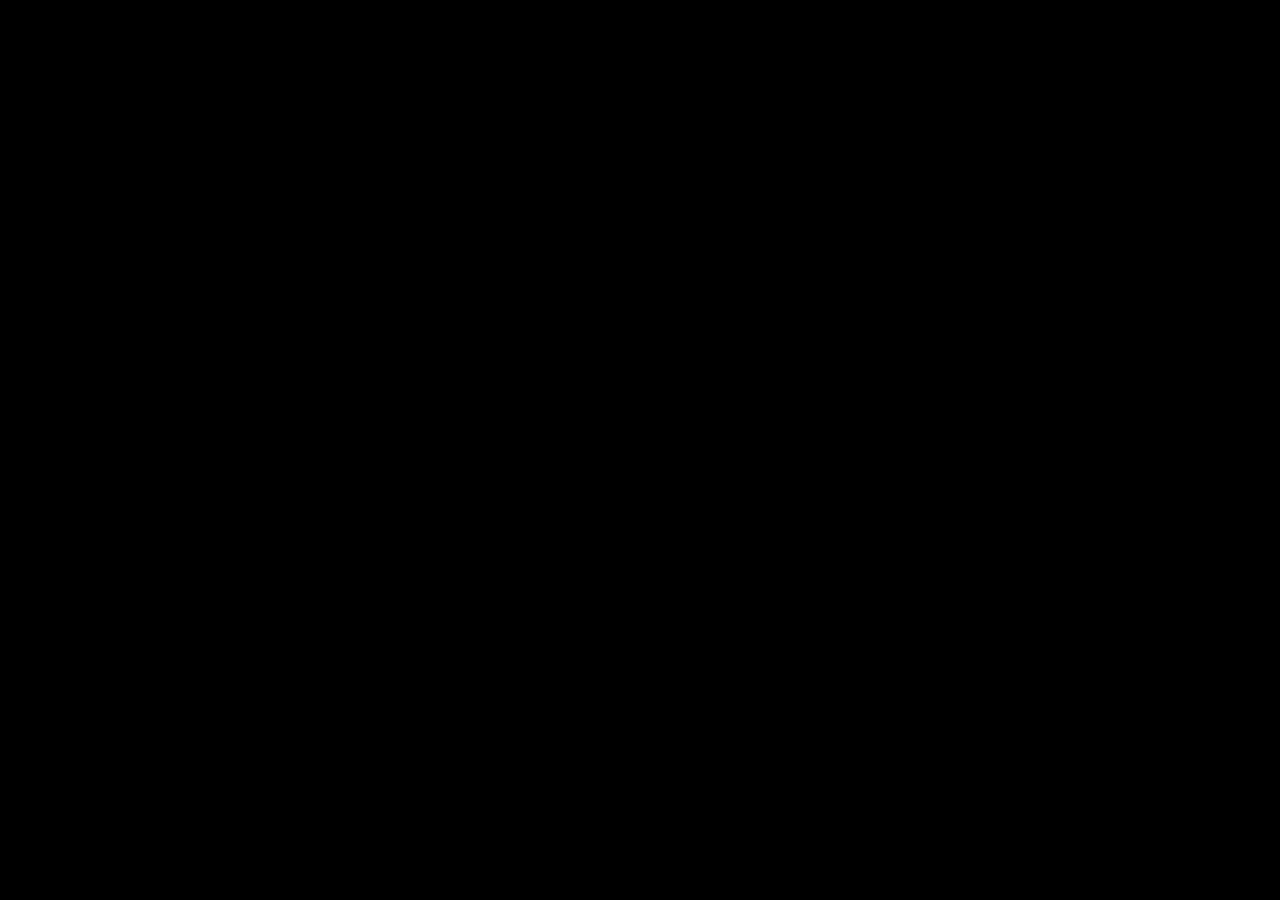
==== home.html @ 39283832 "adicionado mais algumas coisas." ====
<!DOCTYPE html>
<html lang="en">
<head>
  <meta charset="UTF-8">
  <meta name="viewport" content="width=device-width, initial-scale=1.0">
  <title>Home</title>
  <style>
    *{
      margin: 0;
      padding: 0;
    }
    body{
      width: 100vw;
      height: 100vh;
      background: black url(./imagens/t);
    }
  </style>
</head>
<body>
  
</body>
</html>
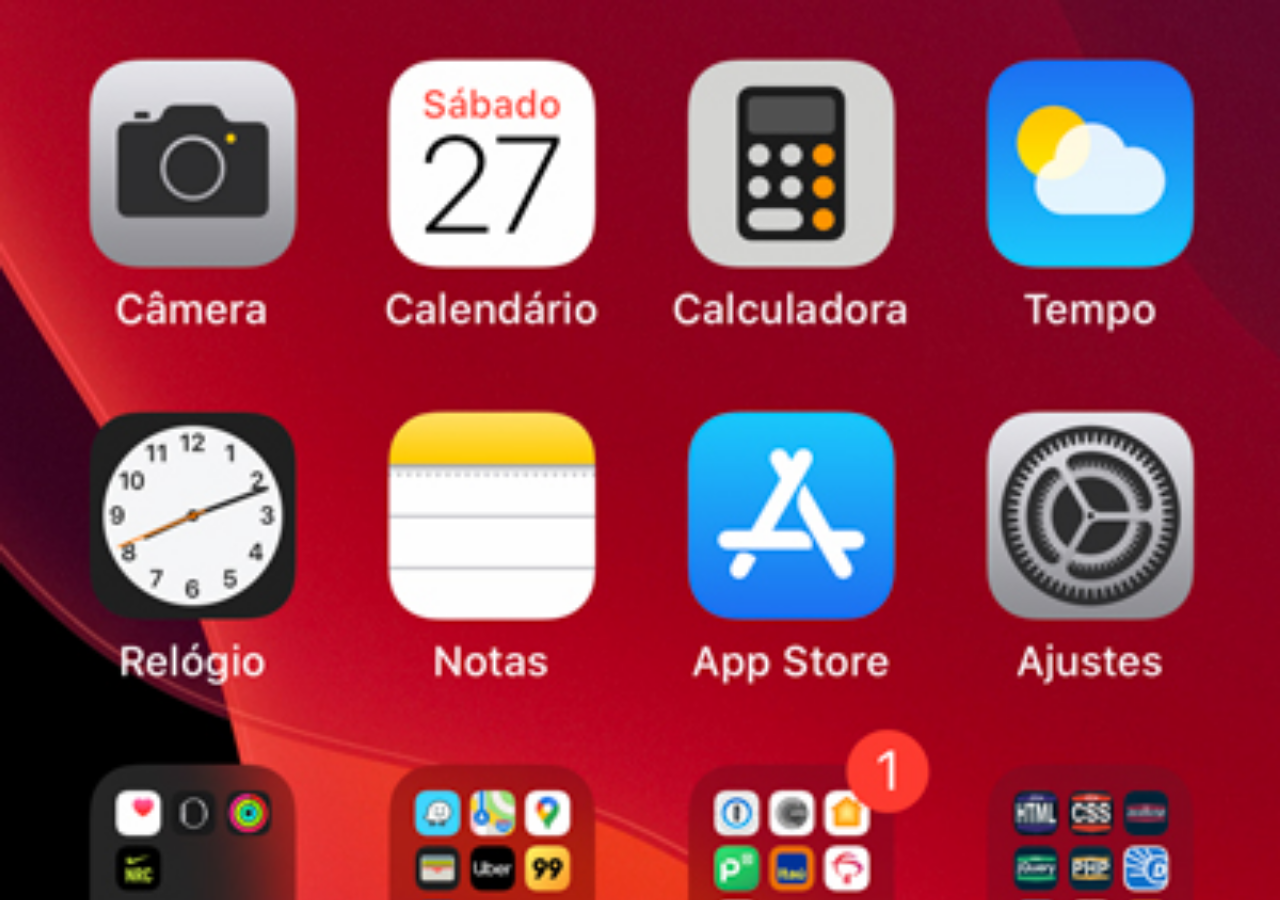
==== commit 973b2635: "fazendo o estilo da página principal" ====
--- a/home.html
+++ b/home.html
@@ -12,7 +12,8 @@
     body{
       width: 100vw;
       height: 100vh;
-      background: black url(./imagens/t);
+      background: black url(./imagens/tela-home.jpg) no-repeat top center;
+      background-size: cover;
     }
   </style>
 </head>
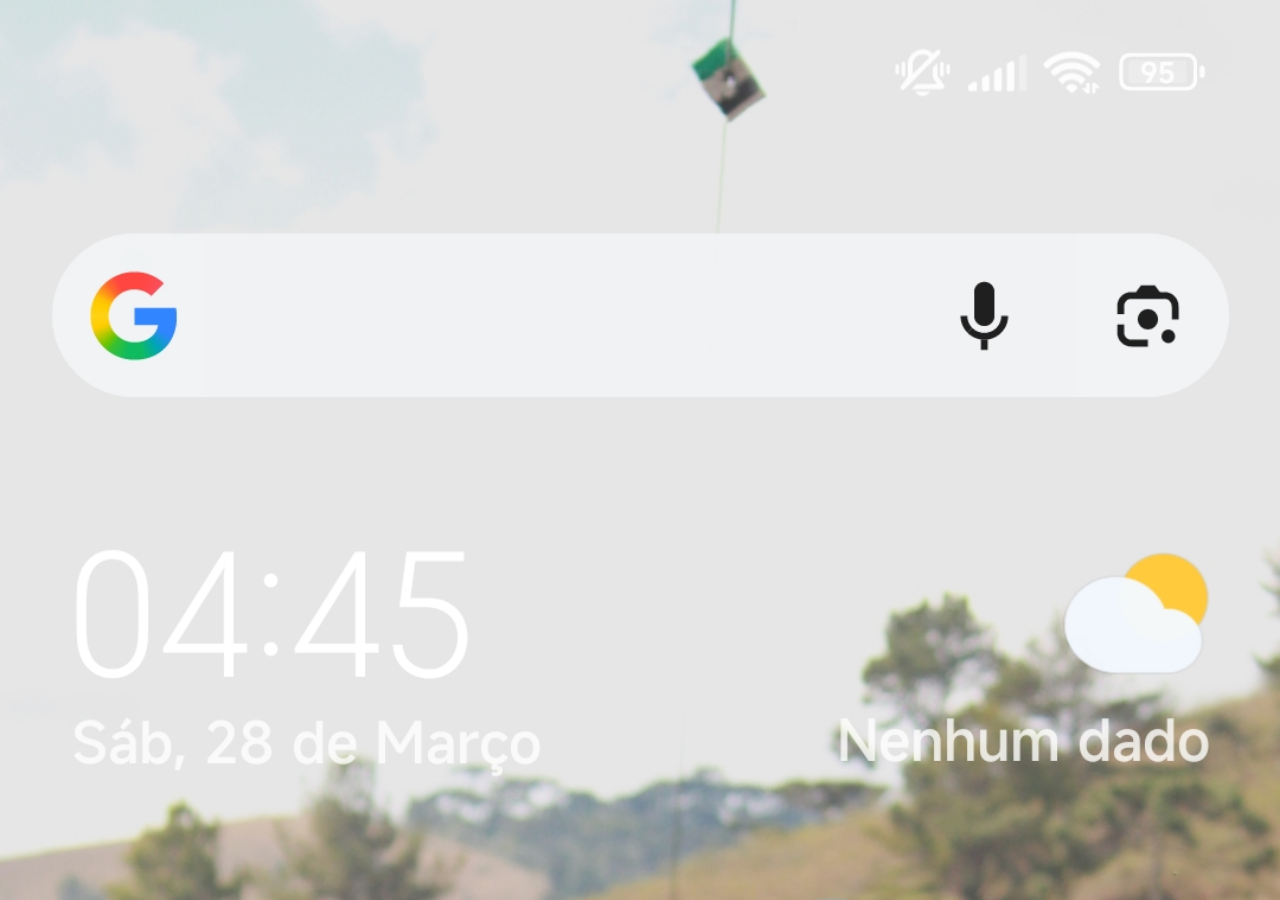
==== commit ffccce8f: "inserindo algumas imagens e realizando alterações nos estilos" ====
--- a/home.html
+++ b/home.html
@@ -12,7 +12,7 @@
     body{
       width: 100vw;
       height: 100vh;
-      background: black url(./imagens/tela-home.jpg) no-repeat top center;
+      background: black url(./imagens/miui.home.jpg) no-repeat top center;
       background-size: cover;
     }
   </style>
